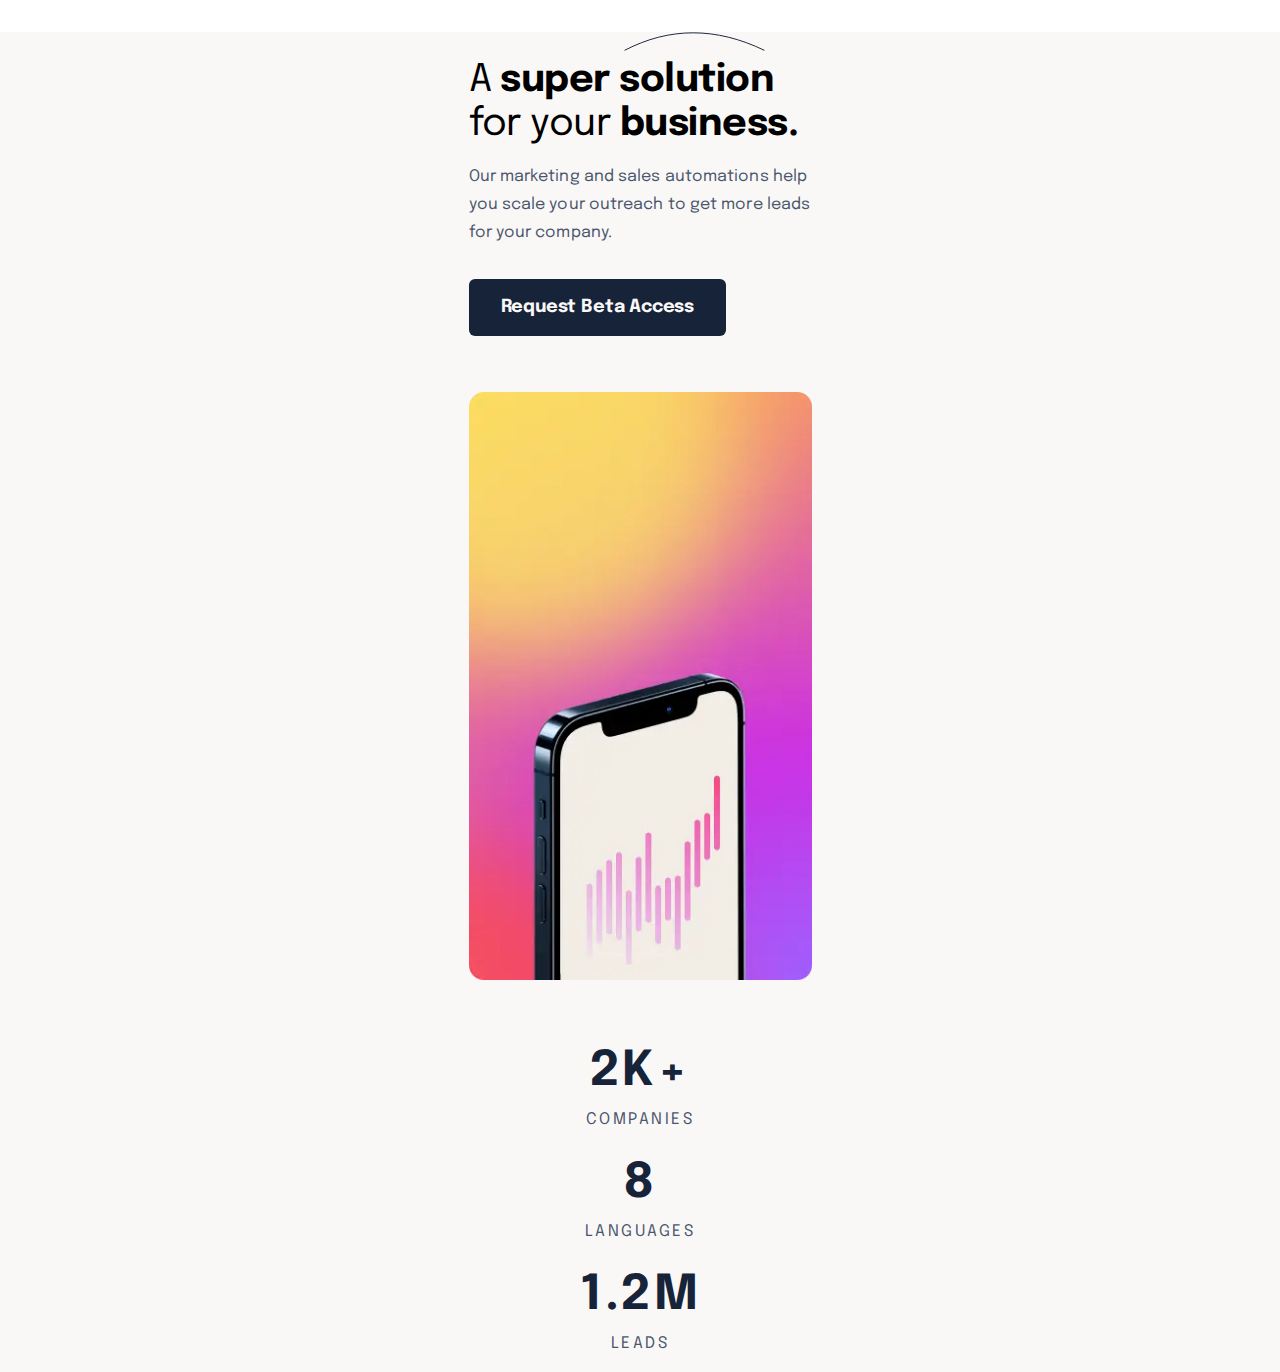
==== index.html @ 0bc5715e "Set up picture element in main block." ====
<!DOCTYPE html>
<html lang="en">
<head>
  <meta charset="UTF-8">
  <meta name="viewport" content="width=device-width, initial-scale=1.0">
  <title>Document</title>
  <link rel="stylesheet" href="css/style.css">
</head>
<body>
  <div class="block--light">
    <section class="container">
      <main class="main">
        <div class="main__description">
          <svg class="main__line">
            <use xlink:href="images/sprite.svg#pattern-curved-line-1"></use>
          </svg>
          <h1 class="main__heading">
            A <strong class="strong">super solution</strong> for your <strong class="strong">business.</strong>
          </h1>
          <p class="main__text">
            Our marketing and sales automations help you scale your outreach to get more leads for your company.
          </p>
          <a href="#" class="btn btn--dark main__btn">Request Beta Access</a>
        </div>
        <div class="main__image">
          <picture>
            <source media="(min-width: 768px)"
              type="image/webp"
              srcset="images/image-hero-portrait.webp 1x, images/image-hero-portrait@2x.webp 2x">
            <source media="(min-width: 768px)"
              type="image/png"
              srcset="images/image-hero-portrait.png 1x, images/image-hero-portrait@2x.png 2x">
            <!-- Images for mobile -->
            <source 
              type="image/webp"
              srcset="images/image-hero-landscape.webp 1x, images/image-hero-landscape@2x.webp 2x">
            <source 
              type="image/png"
              srcset="images/image-hero-landscape.png 1x, images/image-hero-landscape@2x.png 2x">            
            <img src="images/image-hero-landscape.png" alt="">
          </picture>
        </div>
        <div class="main__indicators">
          <p class="indicator"><strong class="indicator__strong">2K+</strong><br> COMPANIES</p>
          <p class="indicator"><strong class="indicator__strong">8</strong><br> LANGUAGES</p>
          <p class="indicator"><strong class="indicator__strong">1.2M</strong><br> LEADS</p>
        </div>
      </main>
    </section>
  </div>
</body>
</html>
---- css/style.css ----
@import url('https://fonts.googleapis.com/css2?family=Epilogue:wght@400;700&display=swap');


:root {
  --color-primary: #172339;
  --color-secondary: #49566D;
  --color-bg: #FAF8F6;
  --color-bg-2: #F3EDE7;
  --color-gradient-1: #A060FF;
  --color-gradient-2: #CB30E3;
  --color-gradient-3: #FFA84E;
  --font-family: 'Epilogue', sans-serif;
}


/* Box sizing rules */
*,
*::before,
*::after {
  box-sizing: border-box;
}

/* Remove default margin */
* {
  margin: 0;
  padding: 0;
  font: inherit;
}

/* Remove list styles on ul, ol elements with a list role, which suggests default styling will be removed */
ul[role='list'],
ol[role='list'] {
  list-style: none;
}

/* Set core root defaults */
html:focus-within {
  scroll-behavior: smooth;
}

html,
body {
  height: 100%;
}

/* Set core body defaults */
body {
  text-rendering: optimizeSpeed;
  line-height: 1.5;
}

/* A elements that don't have a class get default styles */
a:not([class]) {
  text-decoration-skip-ink: auto;
}

/* Make images easier to work with */
img,
picture,
svg {
  max-width: 100%;
  display: block;
}

/* Remove all animations, transitions and smooth scroll for people that prefer not to see them */
@media (prefers-reduced-motion: reduce) {
  html:focus-within {
   scroll-behavior: auto;
  }
  
  *,
  *::before,
  *::after {
    animation-duration: 0.01ms !important;
    animation-iteration-count: 1 !important;
    transition-duration: 0.01ms !important;
    scroll-behavior: auto !important;
  }
}


/* Typography */

html {
  font-size: 62.5%;
}

body {
  font-family: var(--font-family);
  font-weight: 400;
}

a {
  text-decoration: none;
}

/* Blocks */

.container {
  max-width: 1126px;
  padding: 0 1.6rem;
  margin: auto;
  width: 100%;
}

.block--light {
  background: var(--color-bg);
}

.block--cream {
  background: var(--color-bg-2);
}

.block--dark {
  background: var(--color-primary);
}

@media screen and (min-width: 768px) {
  .container {
    padding: 0 4rem;
  }
}


/* Buttons */

.btn {
  border-radius: 6px;
  cursor: pointer;
  display: inline-block;
  font-weight: 700;
  white-space: nowrap;
}

.btn--dark {
  background: var(--color-primary);
  color: var(--color-bg);
  font-size: 1.8rem;
  letter-spacing: -0.18px;
  padding: 1.5rem 3.2rem;
}

.btn--dark:hover {
  background: linear-gradient(135deg, #A060FF 0%, #CB30E3 49.21%, #FFA84E 100%);
}

.btn--light {
  background: transparent;
  border: 1px solid var(--color-primary);
  color: var(--color-primary);
  font-size: 1.4rem;
  letter-spacing: -0.14px;
  padding: 1.2rem 1.6rem;
}

.btn--light:hover {
  background: var(--color-primary);
  color: var(--color-bg);
}

@media screen and (min-width: 768px) {
  .btn--light {
    font-size: 1.6rem;
    letter-spacing: -0.16px;
    padding: 1.2rem 2.4rem;
  }
}


/* Logo */

.logo {
  color: var(--color-primary);
  font-size: 3.2rem;
  font-weight: 700;
  letter-spacing: -0.444px;
}


/* Indicators */

.indicator {
  color: var(--color-secondary);
  font-size: 1.6rem;
  letter-spacing: 2.5px;
  text-align: center;
  margin: 1.6rem 0;
}

.indicator__strong {
  color: var(--color-primary);
  font-size: 4.8rem;
  font-weight: 700;
}


/* Strong */

.strong {
  font-weight: 700;
}


/* Block Header */

.header {
  display: flex;
  padding: 2.4rem 0;
  justify-content: space-between;
  align-items: center;
}

.header__logo {
  width: 8.1rem;
  height: 3.2rem;
}

@media screen and (min-width: 768px) {
  .header {
    padding: 4rem 0;
  }
}

@media screen and (min-width: 1440px) {
  .header {
    padding: 5rem 0;
  }
}


/* Main */

.main {
  display: grid;
  justify-content: center;
  max-width: 34.3rem;
  margin: 3.2rem auto;
}

.main__description {
}

.main__line {
  width: 15.1rem;
  height: 1.9rem;
  position: relative;
  left: 15rem;
}

.main__heading {
  font-size: 3.8rem;
  letter-spacing: -0.528px;
  line-height: 116%;
  margin: 0.8rem 0 1.6rem;
}

.main__text {
  color: var(--color-secondary);
  font-size: 1.6rem;
  line-height: 175%;
  letter-spacing: 0.089px;
  margin: 1.6rem 0;
}

.main__btn {
  margin: 1.6rem 0;
}

.main__image {
  margin: 4rem 0;
}

.main__indicators {

}

@media screen and (min-width: 768px) {
  
}

@media screen and (min-width: 1440px) {
  
}

/* 

delete extra images

1. ^Choose normilize css or andy bell css reset?
2. ^Top-down or Down-top approch? Watch some video which demonstrate web development.
3. How many variables use?
4. How to write classes?
5. Watch video about creating navbar.

Watch this
https://youtu.be/srzsj3xtHMM?si=ubtzw1CzaYiPHdJ4


@media screen and (min-width: 768px) {
  
}

@media screen and (min-width: 1440px) {
  
}

*/
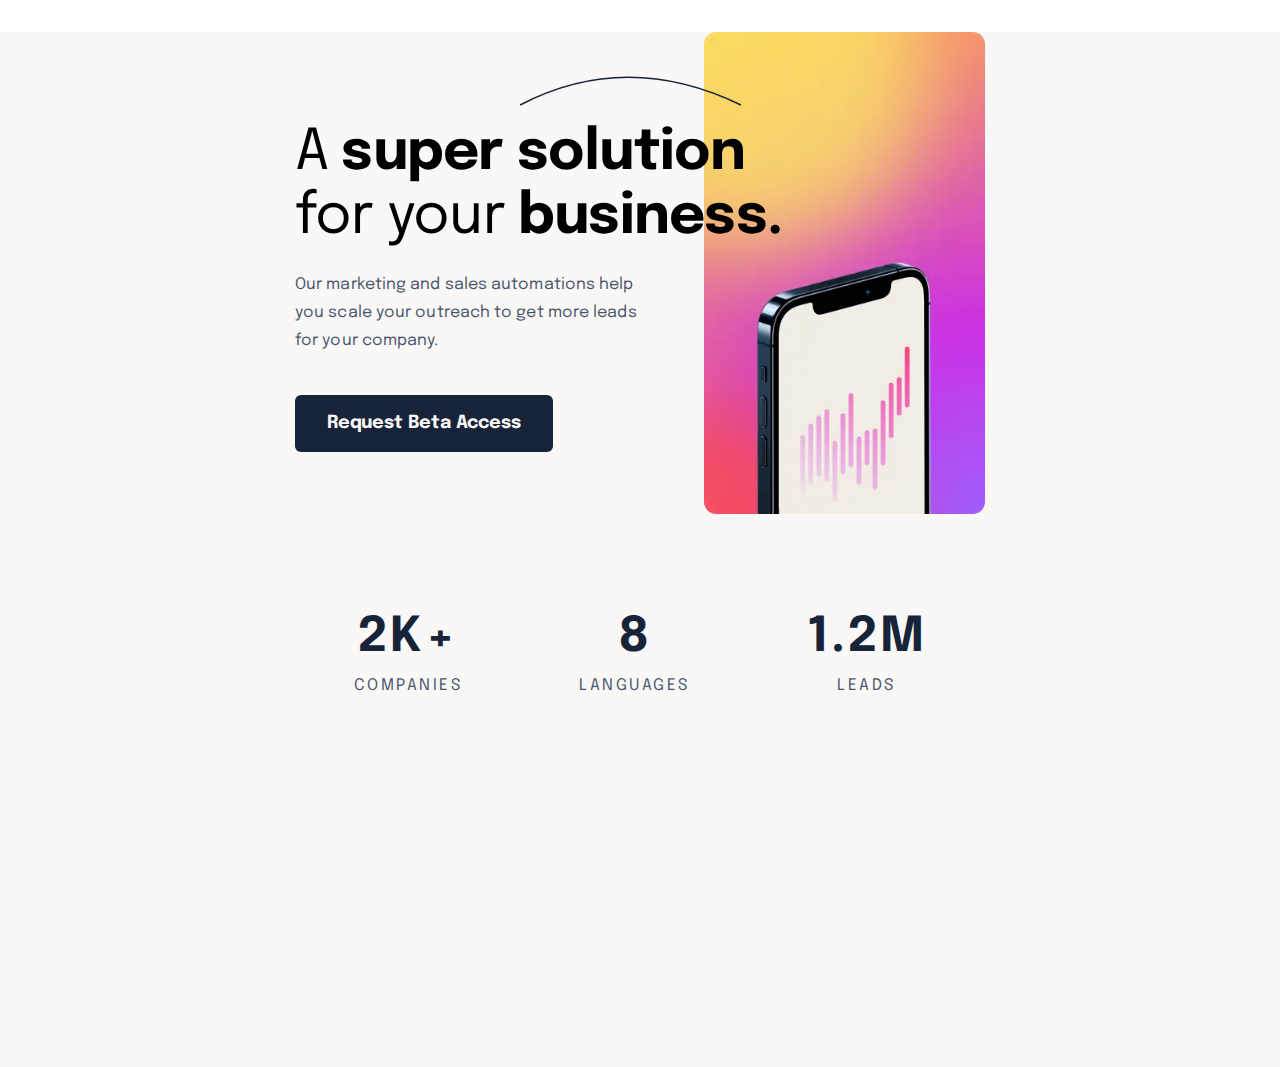
==== commit ee238f02: "Define main block for tablets." ====
--- a/index.html
+++ b/index.html
@@ -15,7 +15,7 @@
             <use xlink:href="images/sprite.svg#pattern-curved-line-1"></use>
           </svg>
           <h1 class="main__heading">
-            A <strong class="strong">super solution</strong> for your <strong class="strong">business.</strong>
+            A <strong class="strong">super solution</strong><br> for your <strong class="strong">business.</strong>
           </h1>
           <p class="main__text">
             Our marketing and sales automations help you scale your outreach to get more leads for your company.
--- a/css/style.css
+++ b/css/style.css
@@ -250,7 +250,7 @@
 .main__heading {
   font-size: 3.8rem;
   letter-spacing: -0.528px;
-  line-height: 116%;
+  line-height: 115%;
   margin: 0.8rem 0 1.6rem;
 }
 
@@ -260,6 +260,7 @@
   line-height: 175%;
   letter-spacing: 0.089px;
   margin: 1.6rem 0;
+  max-width: 35rem;
 }
 
 .main__btn {
@@ -275,7 +276,54 @@
 }
 
 @media screen and (min-width: 768px) {
-  
+  .main {
+    grid-template-columns: 1fr;
+    grid-template-rows: 1fr 1fr;
+    row-gap: 7.2rem;
+    justify-content: space-around;
+    max-width: 69rem;
+    margin: 3.2rem auto; /* count */
+  }
+
+  .main__description {
+    grid-area: 1 / 1 / 2 / 2;
+    z-index: 1;
+  }
+
+  .main__line {
+    margin-top: 4.4rem;
+    width: 23.1rem;
+    height: 3rem;
+    position: relative;
+    left: 22rem;
+  }
+
+  .main__heading {
+    font-size: 5.6rem;
+    letter-spacing: -0.778px;
+    margin: 1.6rem 0 2rem;
+  }
+
+  .main__text {
+    margin: 2rem 0;
+  }
+
+  .main__btn {
+    margin: 2rem 0;
+  }
+
+  .main__image {
+    grid-area: 1 / 1 / 2 / 2;
+    justify-self: end;
+    margin: 0;
+    max-width: 28.1rem;
+  }
+
+  .main__indicators {
+    grid-area: 2 / 1 / 3 / 2;
+    display: flex;
+    justify-content: space-around;
+  }
 }
 
 @media screen and (min-width: 1440px) {
@@ -283,7 +331,7 @@
 }
 
 /* 
-
+write all wituation and values with grid and study
 delete extra images
 
 1. ^Choose normilize css or andy bell css reset?
@@ -304,4 +352,24 @@
   
 }
 
+*/
+/*
+
+.grid-container {
+    display: grid;
+    justify-content: center;
+    align-content: start;    
+}
+
+.grid-container {
+  display: grid;
+  justify-items: center; 
+  align-items: start;   
+}
+
+.grid-item {
+  justify-self: start;  
+  align-self: center;
+}
+
 */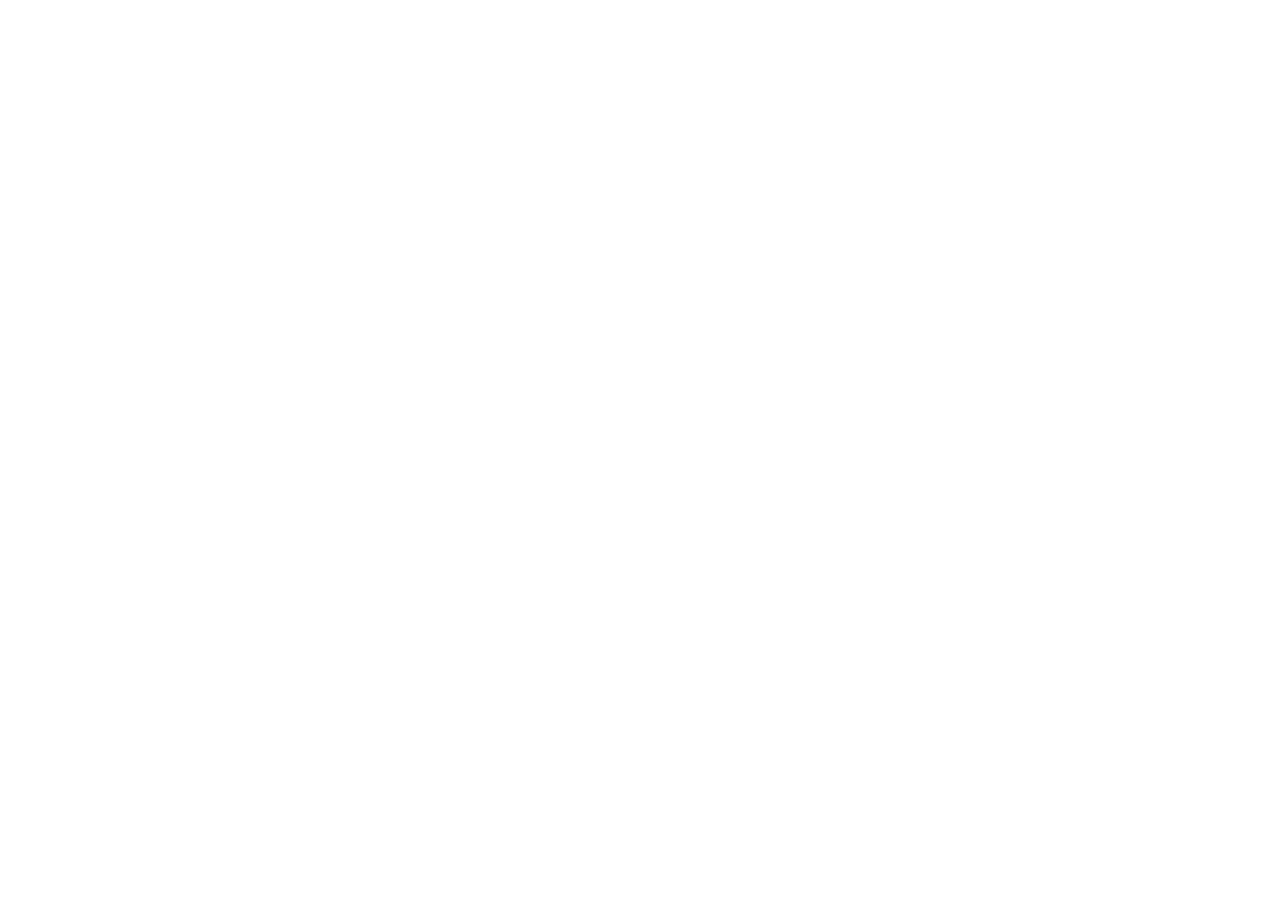
==== commit efe51e4b: "Add main block html code to folder components." ====
--- a/index.html
+++ b/index.html
@@ -7,46 +7,6 @@
   <link rel="stylesheet" href="css/style.css">
 </head>
 <body>
-  <div class="block--light">
-    <section class="container">
-      <main class="main">
-        <div class="main__description">
-          <svg class="main__line">
-            <use xlink:href="images/sprite.svg#pattern-curved-line-1"></use>
-          </svg>
-          <h1 class="main__heading">
-            A <strong class="strong">super solution</strong><br> for your <strong class="strong">business.</strong>
-          </h1>
-          <p class="main__text">
-            Our marketing and sales automations help you scale your outreach to get more leads for your company.
-          </p>
-          <a href="#" class="btn btn--dark main__btn">Request Beta Access</a>
-        </div>
-        <div class="main__image">
-          <picture>
-            <source media="(min-width: 768px)"
-              type="image/webp"
-              srcset="images/image-hero-portrait.webp 1x, images/image-hero-portrait@2x.webp 2x">
-            <source media="(min-width: 768px)"
-              type="image/png"
-              srcset="images/image-hero-portrait.png 1x, images/image-hero-portrait@2x.png 2x">
-            <!-- Images for mobile -->
-            <source 
-              type="image/webp"
-              srcset="images/image-hero-landscape.webp 1x, images/image-hero-landscape@2x.webp 2x">
-            <source 
-              type="image/png"
-              srcset="images/image-hero-landscape.png 1x, images/image-hero-landscape@2x.png 2x">            
-            <img src="images/image-hero-landscape.png" alt="">
-          </picture>
-        </div>
-        <div class="main__indicators">
-          <p class="indicator"><strong class="indicator__strong">2K+</strong><br> COMPANIES</p>
-          <p class="indicator"><strong class="indicator__strong">8</strong><br> LANGUAGES</p>
-          <p class="indicator"><strong class="indicator__strong">1.2M</strong><br> LEADS</p>
-        </div>
-      </main>
-    </section>
-  </div>
+  
 </body>
 </html>--- a/css/style.css
+++ b/css/style.css
@@ -97,7 +97,7 @@
 /* Blocks */
 
 .container {
-  max-width: 1126px;
+  max-width: 1190px;
   padding: 0 1.6rem;
   margin: auto;
   width: 100%;
@@ -193,6 +193,13 @@
   font-weight: 700;
 }
 
+@media screen and (min-width: 1024px) {
+ .indicator {
+  text-align: left;
+  margin: 0 0 5rem 9.6rem;
+ }  
+}
+
 
 /* Strong */
 
@@ -221,7 +228,7 @@
   }
 }
 
-@media screen and (min-width: 1440px) {
+@media screen and (min-width: 1024px) {
   .header {
     padding: 5rem 0;
   }
@@ -278,11 +285,11 @@
 @media screen and (min-width: 768px) {
   .main {
     grid-template-columns: 1fr;
-    grid-template-rows: 1fr 1fr;
+    grid-template-rows: auto auto;
     row-gap: 7.2rem;
     justify-content: space-around;
     max-width: 69rem;
-    margin: 3.2rem auto; /* count */
+    margin: 5.6rem auto; 
   }
 
   .main__description {
@@ -326,9 +333,52 @@
   }
 }
 
-@media screen and (min-width: 1440px) {
-  
-}
+@media screen and (min-width: 1024px) {
+  .main {
+    grid-template-columns: 1fr 26%;
+    grid-template-rows: auto;
+    justify-content: start;
+    max-width: 111rem;
+    margin: 4.2rem auto; 
+  }
+
+  .main__line {
+    margin-top: 4.7rem;
+    width: 28.8rem;
+    height: 3.7rem;
+    position: relative;
+    left: 29rem;
+  }
+
+  .main__heading {
+    font-size: 7.2rem;
+    letter-spacing: -1px;
+    margin: 2rem 0;
+  }
+
+  .main__text {
+    margin: 2.6rem 0;
+    font-size: 1.8rem;
+    letter-spacing: 0.1px;
+  }
+
+  .main__btn {
+    margin: 2.6rem 0;
+  }
+
+  .main__image {
+    max-width: 35rem;
+    max-height: 60rem;
+  }
+
+  .main__indicators {
+    grid-area: 1 / 2 / 2 / 3;
+    flex-direction: column;
+    justify-content: start;
+    margin-top: 10.7rem;
+  }
+}
+
 
 /* 
 write all wituation and values with grid and study
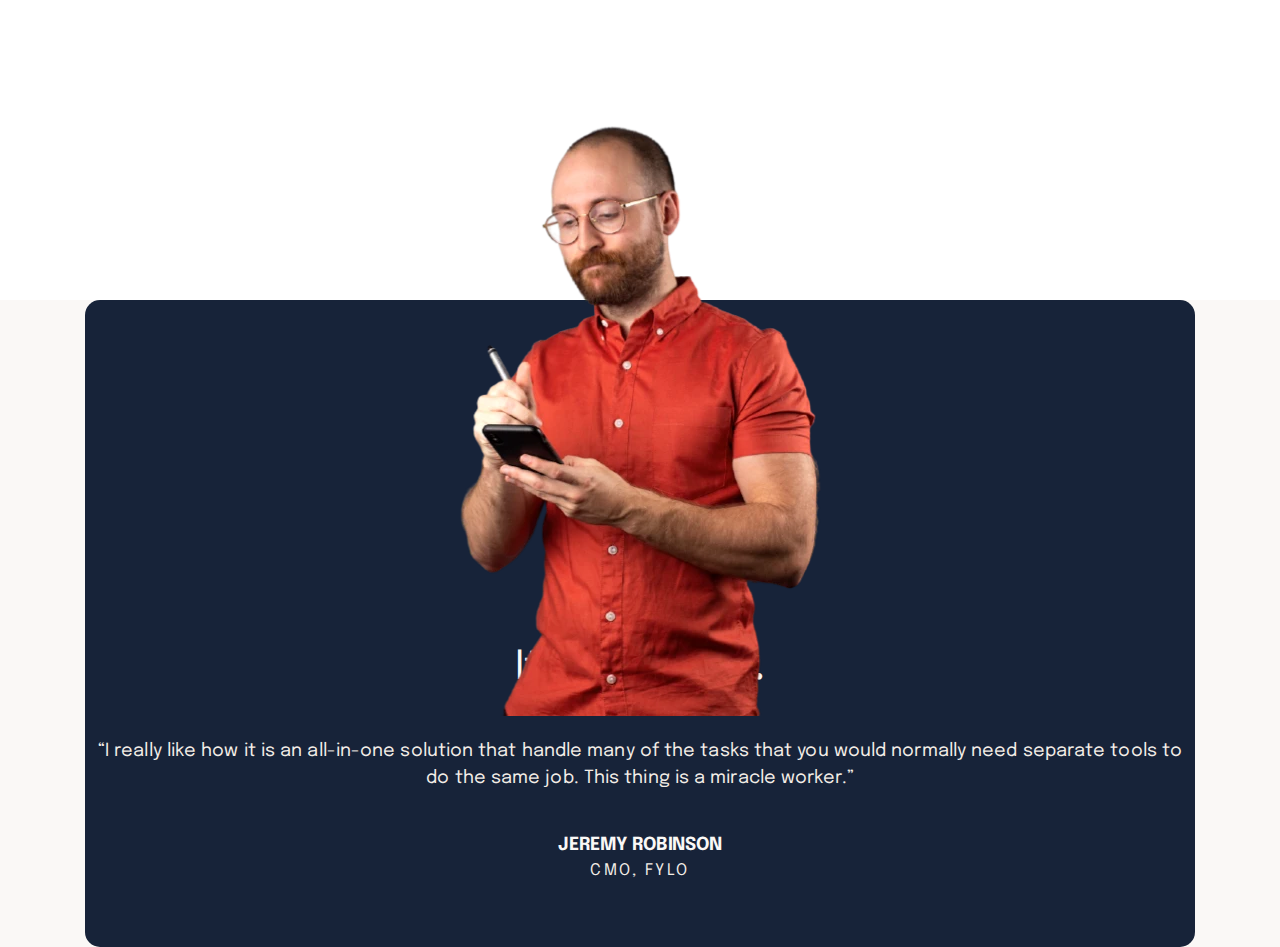
==== commit 64ec6925: "Define testimonial block for mobile." ====
--- a/index.html
+++ b/index.html
@@ -6,7 +6,48 @@
   <title>Document</title>
   <link rel="stylesheet" href="css/style.css">
 </head>
-<body>
-  
+<body style="padding: 300px 0;">
+  <div class="block--light">
+    <section class="container">
+      <div class="testimonail">
+          <picture class="testimonail__image">
+            <source media="(min-width: 1024px)"
+              type="image/webp"
+              srcset="images/image-jeremy-large.webp 1x, images/image-jeremy-large@2x.webp 2x">
+            <source media="(min-width: 1024px)"
+              type="image/png"
+              srcset="images/image-jeremy-large.png 1x, images/image-jeremy-large@2x.png 2x">
+            <!-- Images for mobile -->
+            <source 
+              type="image/webp"
+              srcset="images/image-jeremy-small.webp 1x, images/image-jeremy-small@2x.webp 2x">
+            <source 
+              type="image/png"
+              srcset="images/image-jeremy-small.png 1x, images/image-jeremy-small@2x.png 2x">
+            <img class="testimonail__image" src="images/image-jeremy-small.png" alt="Jeremy photo">
+          </picture>
+        <div>
+          <svg class="testimonial__line">
+            <use xlink:href="images/sprite.svg#pattern-curved-line-2"></use>
+          </svg>
+        </div>
+        <div>
+          <h2 class="testimonail__heading">
+            It just <span class="strong">works.</span>
+          </h2>
+          <p class="testimonail__quote">
+            “I really like how it is an all-in-one solution that handle many of the tasks that you would normally need separate tools to do the same job. This thing is a miracle worker.”
+          </p>
+          <p class="testimonail__author">
+            JEREMY ROBINSON
+          </p>
+          <p class="testimonail__job-title">
+            CMO, FYLO
+          </p>
+        </div>
+        
+      </div>
+    </section>
+  </div>
 </body>
 </html>--- a/css/style.css
+++ b/css/style.css
@@ -380,6 +380,69 @@
 }
 
 
+/* Testimonial block */
+
+.testimonail {
+  background: var(--color-primary);
+  border-radius: 15px;
+  display: grid;
+  grid-template-rows: 221px auto auto;
+  justify-items: center;
+}
+
+.testimonail__image {
+  transform: translateY(-87px);
+}
+
+.testimonial__line {
+  width: 4.9rem;
+  height: 4rem;
+  margin-top: 4rem;
+}
+
+.testimonail__heading {
+  color: var(--color-bg);
+  font-size: 4rem;
+  letter-spacing: -0.417px;
+  text-align: center;
+  margin: 3.7rem 0 4rem;
+}
+
+.testimonail__quote {
+  color: var(--color-bg-2);
+  text-align: center;
+  font-size: 1.8rem;
+  letter-spacing: 0.09px;
+  margin-bottom: 4rem;
+}
+
+.testimonail__author {
+  color: var(--color-bg);
+  text-align: center;
+  font-size: 1.8rem;
+  font-weight: 700;
+  letter-spacing: -0.18px;
+}
+
+.testimonail__job-title {
+  color: var(--color-bg-2);
+  font-size: 1.6rem;
+  letter-spacing: 2.5px;
+  text-align: center;
+  margin-bottom: 6.4rem;
+}
+
+@media screen and (min-width: 768px) {
+
+}
+
+@media screen and (min-width: 1024px) {
+  
+}
+
+
+
+
 /* 
 write all wituation and values with grid and study
 delete extra images
@@ -404,6 +467,7 @@
 
 */
 /*
+Play with these contructions
 
 .grid-container {
     display: grid;
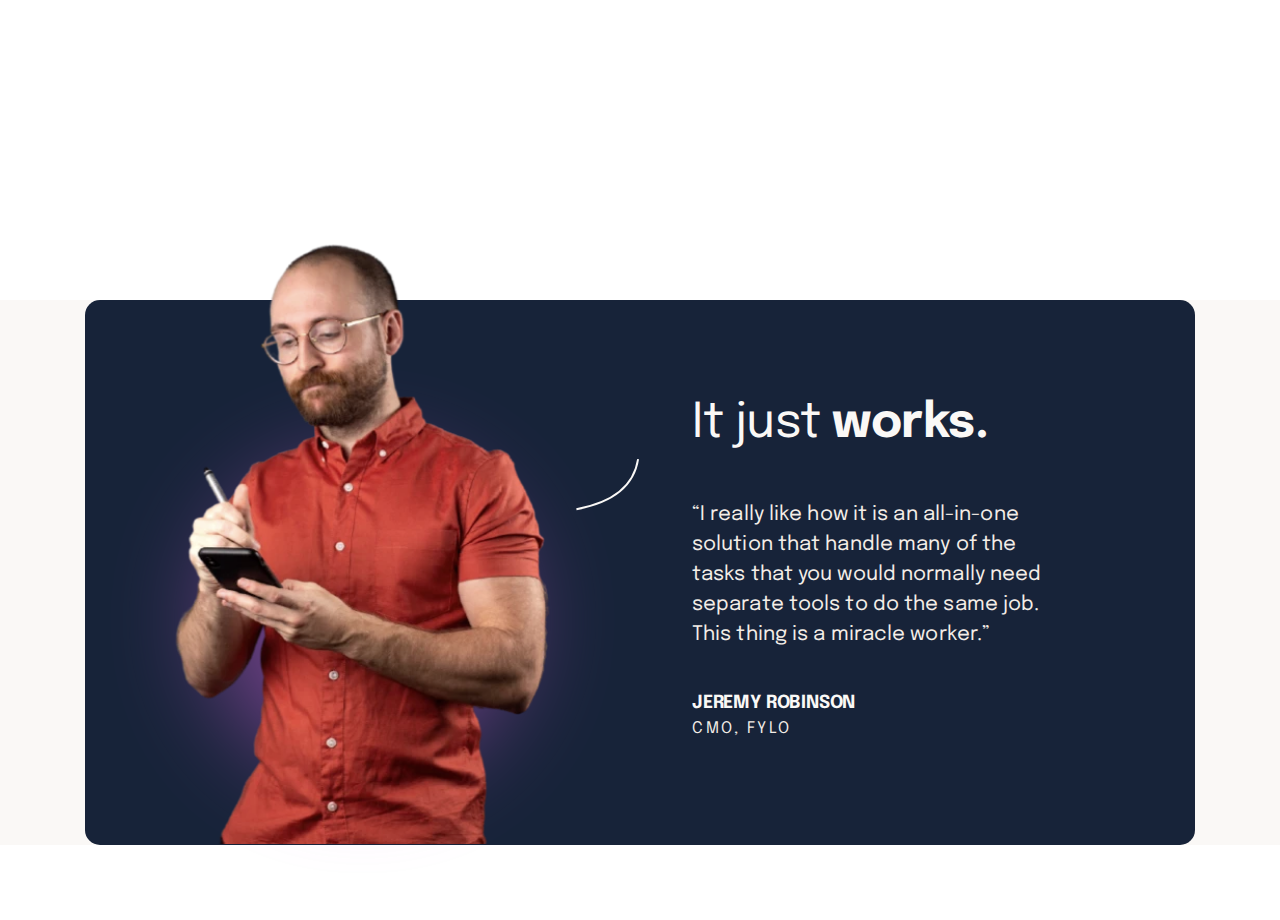
==== commit 2e98759f: "Define testimonial block for all devices." ====
--- a/index.html
+++ b/index.html
@@ -9,8 +9,8 @@
 <body style="padding: 300px 0;">
   <div class="block--light">
     <section class="container">
-      <div class="testimonail">
-          <picture class="testimonail__image">
+      <div class="testimonial">
+          <picture class="testimonial__image">
             <source media="(min-width: 1024px)"
               type="image/webp"
               srcset="images/image-jeremy-large.webp 1x, images/image-jeremy-large@2x.webp 2x">
@@ -24,28 +24,30 @@
             <source 
               type="image/png"
               srcset="images/image-jeremy-small.png 1x, images/image-jeremy-small@2x.png 2x">
-            <img class="testimonail__image" src="images/image-jeremy-small.png" alt="Jeremy photo">
+            <img class="testimonial__image" src="images/image-jeremy-small.png" alt="Jeremy photo">
           </picture>
-        <div>
+          <svg class="testimonial__blur">
+            <use href="images/sprite.svg#pattern-blur"></use>
+          </svg>
+        <div class="testimonial__line-box">
           <svg class="testimonial__line">
             <use xlink:href="images/sprite.svg#pattern-curved-line-2"></use>
           </svg>
         </div>
-        <div>
-          <h2 class="testimonail__heading">
+        <div class="testimonial__text">
+          <h2 class="testimonial__heading">
             It just <span class="strong">works.</span>
           </h2>
-          <p class="testimonail__quote">
+          <p class="testimonial__quote">
             “I really like how it is an all-in-one solution that handle many of the tasks that you would normally need separate tools to do the same job. This thing is a miracle worker.”
           </p>
-          <p class="testimonail__author">
+          <p class="testimonial__author">
             JEREMY ROBINSON
           </p>
-          <p class="testimonail__job-title">
+          <p class="testimonial__job-title">
             CMO, FYLO
           </p>
         </div>
-        
       </div>
     </section>
   </div>
--- a/css/style.css
+++ b/css/style.css
@@ -244,9 +244,6 @@
   margin: 3.2rem auto;
 }
 
-.main__description {
-}
-
 .main__line {
   width: 15.1rem;
   height: 1.9rem;
@@ -382,7 +379,7 @@
 
 /* Testimonial block */
 
-.testimonail {
+.testimonial {
   background: var(--color-primary);
   border-radius: 15px;
   display: grid;
@@ -390,8 +387,18 @@
   justify-items: center;
 }
 
-.testimonail__image {
+.testimonial__image {
+  grid-area: 1 / 1 / 2 / 2;
   transform: translateY(-87px);
+  filter: grayscale(10%);
+  z-index: 1;
+}
+
+.testimonial__blur {
+  grid-area: 1 / 1 / 2 / 2;
+  transform: translateY(-30px);
+  width: 270px;
+  height: 270px;
 }
 
 .testimonial__line {
@@ -400,44 +407,106 @@
   margin-top: 4rem;
 }
 
-.testimonail__heading {
+.testimonial__text {
+  text-align: center;
+}
+
+.testimonial__heading {
   color: var(--color-bg);
   font-size: 4rem;
   letter-spacing: -0.417px;
-  text-align: center;
   margin: 3.7rem 0 4rem;
 }
 
-.testimonail__quote {
+.testimonial__quote {
   color: var(--color-bg-2);
-  text-align: center;
   font-size: 1.8rem;
   letter-spacing: 0.09px;
   margin-bottom: 4rem;
 }
 
-.testimonail__author {
+.testimonial__author {
   color: var(--color-bg);
-  text-align: center;
   font-size: 1.8rem;
   font-weight: 700;
   letter-spacing: -0.18px;
 }
 
-.testimonail__job-title {
+.testimonial__job-title {
   color: var(--color-bg-2);
   font-size: 1.6rem;
   letter-spacing: 2.5px;
-  text-align: center;
   margin-bottom: 6.4rem;
 }
 
 @media screen and (min-width: 768px) {
-
+  .testimonial__blur {
+    width: 300px;
+    height: 300px;
+    transform: translateY(-60px);
+  }
+
+  .testimonial__text {
+    max-width: 57.3rem;
+  }
 }
 
 @media screen and (min-width: 1024px) {
+  .testimonial {
+    grid-template-rows: auto;
+    grid-template-columns: 1fr 1fr;
+    justify-items: center;
+    align-items: center;
+    height: 54.5rem;
+  }
+
+  .testimonial__image {
+    transform: translateY(-28px);
+    width: 37.5rem;
+    height: 60rem;
+  }
+
+  .testimonial__blur {
+    transform: translateY(2rem);
+    width: 600px;
+    height: 600px;
+  }
+
+  .testimonial__line-box {
+    grid-area: 1 / 1 / 2 / 2;
+    justify-self: end;
+    transform: translateY(-135px);
+  }
+
+  .testimonial__line {
+    width: 6.4rem;
+    height: 5.2rem;
+  }
+
+  .testimonial__text {
+    grid-area: 1 / 2 / 2 / 3;
+    justify-self: start;
+    align-self: start;
+    text-align: left;
+    max-width: 35rem;
+    margin: 8.8rem 0 8.8rem 5.2rem;
+  }
+
+  .testimonial__heading {
+    font-size: 4.8rem;
+    letter-spacing: -0.5px;
+    margin: 0 0 4rem 0;
+  }
   
+  .testimonial__quote {
+    font-size: 2rem;
+    letter-spacing: 0.1px;
+    margin-bottom: 4rem;
+  }
+
+  .testimonial__job-title {
+    margin-bottom: 0rem;
+  }
 }
 
 
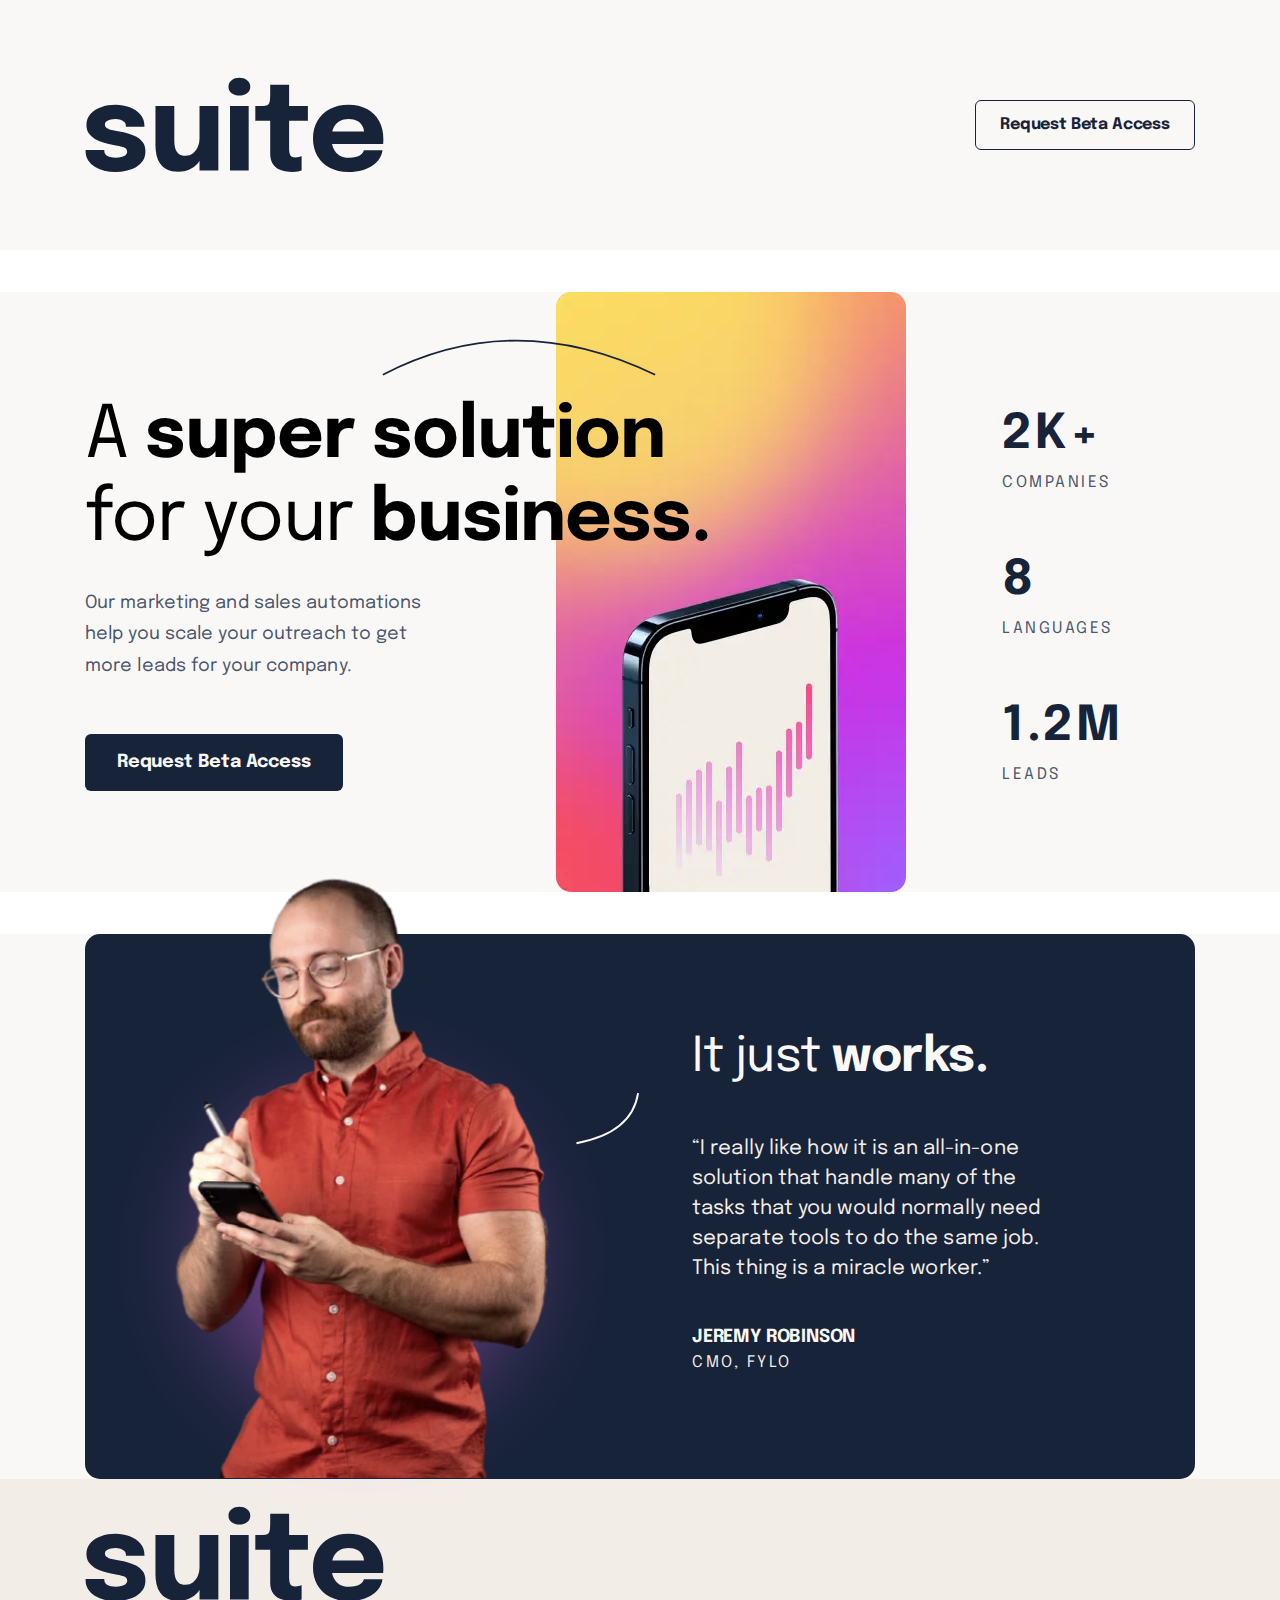
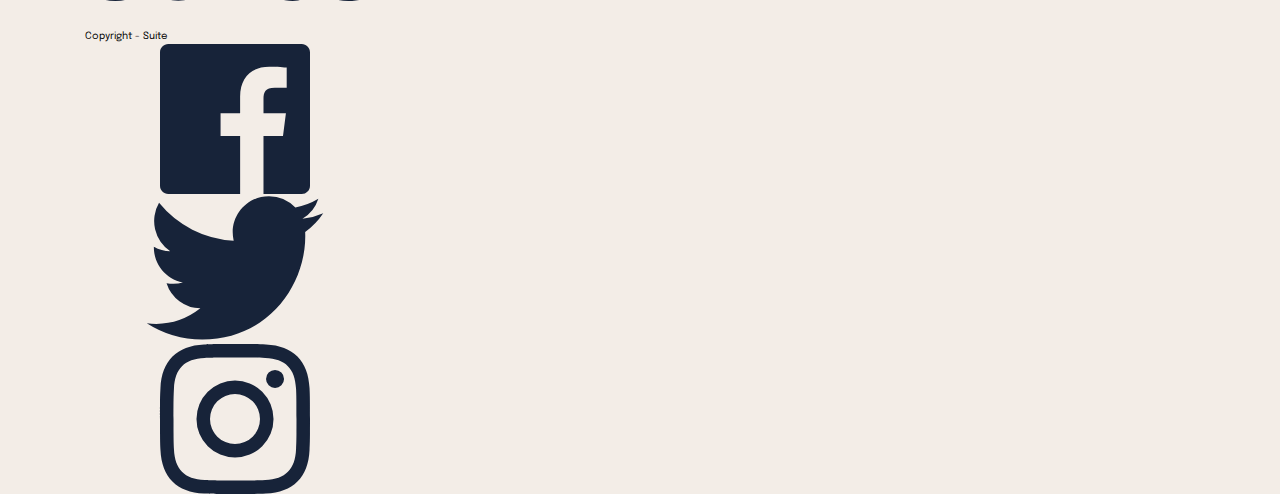
==== commit e8619b6b: "Define footer component." ====
--- a/index.html
+++ b/index.html
@@ -6,7 +6,65 @@
   <title>Document</title>
   <link rel="stylesheet" href="css/style.css">
 </head>
-<body style="padding: 300px 0;">
+<body>
+  <!-- Header -->
+  <div class="block--light">
+    <section class="container">
+      <header class="header">
+        <div>
+          <svg class="logo">
+            <use xlink:href="images/sprite.svg#logo"></use>
+          </svg>
+        </div>
+        <div>
+          <a href="#" class="btn btn--light">Request Beta Access</a>
+        </div>
+      </header>
+    </section>
+  </div>
+  <!-- Main block -->
+  <div class="block--light">
+    <section class="container">
+      <main class="main">
+        <div class="main__description">
+          <svg class="main__line">
+            <use xlink:href="images/sprite.svg#pattern-curved-line-1"></use>
+          </svg>
+          <h1 class="main__heading">
+            A <strong class="strong">super solution</strong><br> for your <strong class="strong">business.</strong>
+          </h1>
+          <p class="main__text">
+            Our marketing and sales automations help you scale your outreach to get more leads for your company.
+          </p>
+          <a href="#" class="btn btn--dark main__btn">Request Beta Access</a>
+        </div>
+        <div class="main__image">
+          <picture>
+            <source media="(min-width: 768px)"
+              type="image/webp"
+              srcset="images/image-hero-portrait.webp 1x, images/image-hero-portrait@2x.webp 2x">
+            <source media="(min-width: 768px)"
+              type="image/png"
+              srcset="images/image-hero-portrait.png 1x, images/image-hero-portrait@2x.png 2x">
+            <!-- Images for mobile -->
+            <source 
+              type="image/webp"
+              srcset="images/image-hero-landscape.webp 1x, images/image-hero-landscape@2x.webp 2x">
+            <source 
+              type="image/png"
+              srcset="images/image-hero-landscape.png 1x, images/image-hero-landscape@2x.png 2x">            
+            <img src="images/image-hero-landscape.png" alt="">
+          </picture>
+        </div>
+        <div class="main__indicators">
+          <p class="indicator"><strong class="indicator__strong">2K+</strong><br> COMPANIES</p>
+          <p class="indicator"><strong class="indicator__strong">8</strong><br> LANGUAGES</p>
+          <p class="indicator"><strong class="indicator__strong">1.2M</strong><br> LEADS</p>
+        </div>
+      </main>
+    </section>
+  </div>
+  <!-- Testimonial block -->
   <div class="block--light">
     <section class="container">
       <div class="testimonial">
@@ -51,5 +109,29 @@
       </div>
     </section>
   </div>
+  <!-- Footer -->
+  <div class="block--cream">
+    <section class="container">
+      <footer class="footer">
+        <svg class="logo">
+          <use xlink:href="images/sprite.svg#logo"></use>
+        </svg>
+        <p class="footer__copyright">
+          Copyright - Suite
+        </p>
+        <div class="footer__media">
+          <svg class="footer__media-object">
+            <use xlink:href="images/sprite.svg#facebook"></use>
+          </svg>
+          <svg class="footer__media-object">
+            <use xlink:href="images/sprite.svg#twitter"></use>
+          </svg>
+          <svg class="footer__media-object">
+            <use xlink:href="images/sprite.svg#instagram"></use>
+          </svg>
+        </div>
+      </footer>   
+    </section>
+  </div>
 </body>
 </html>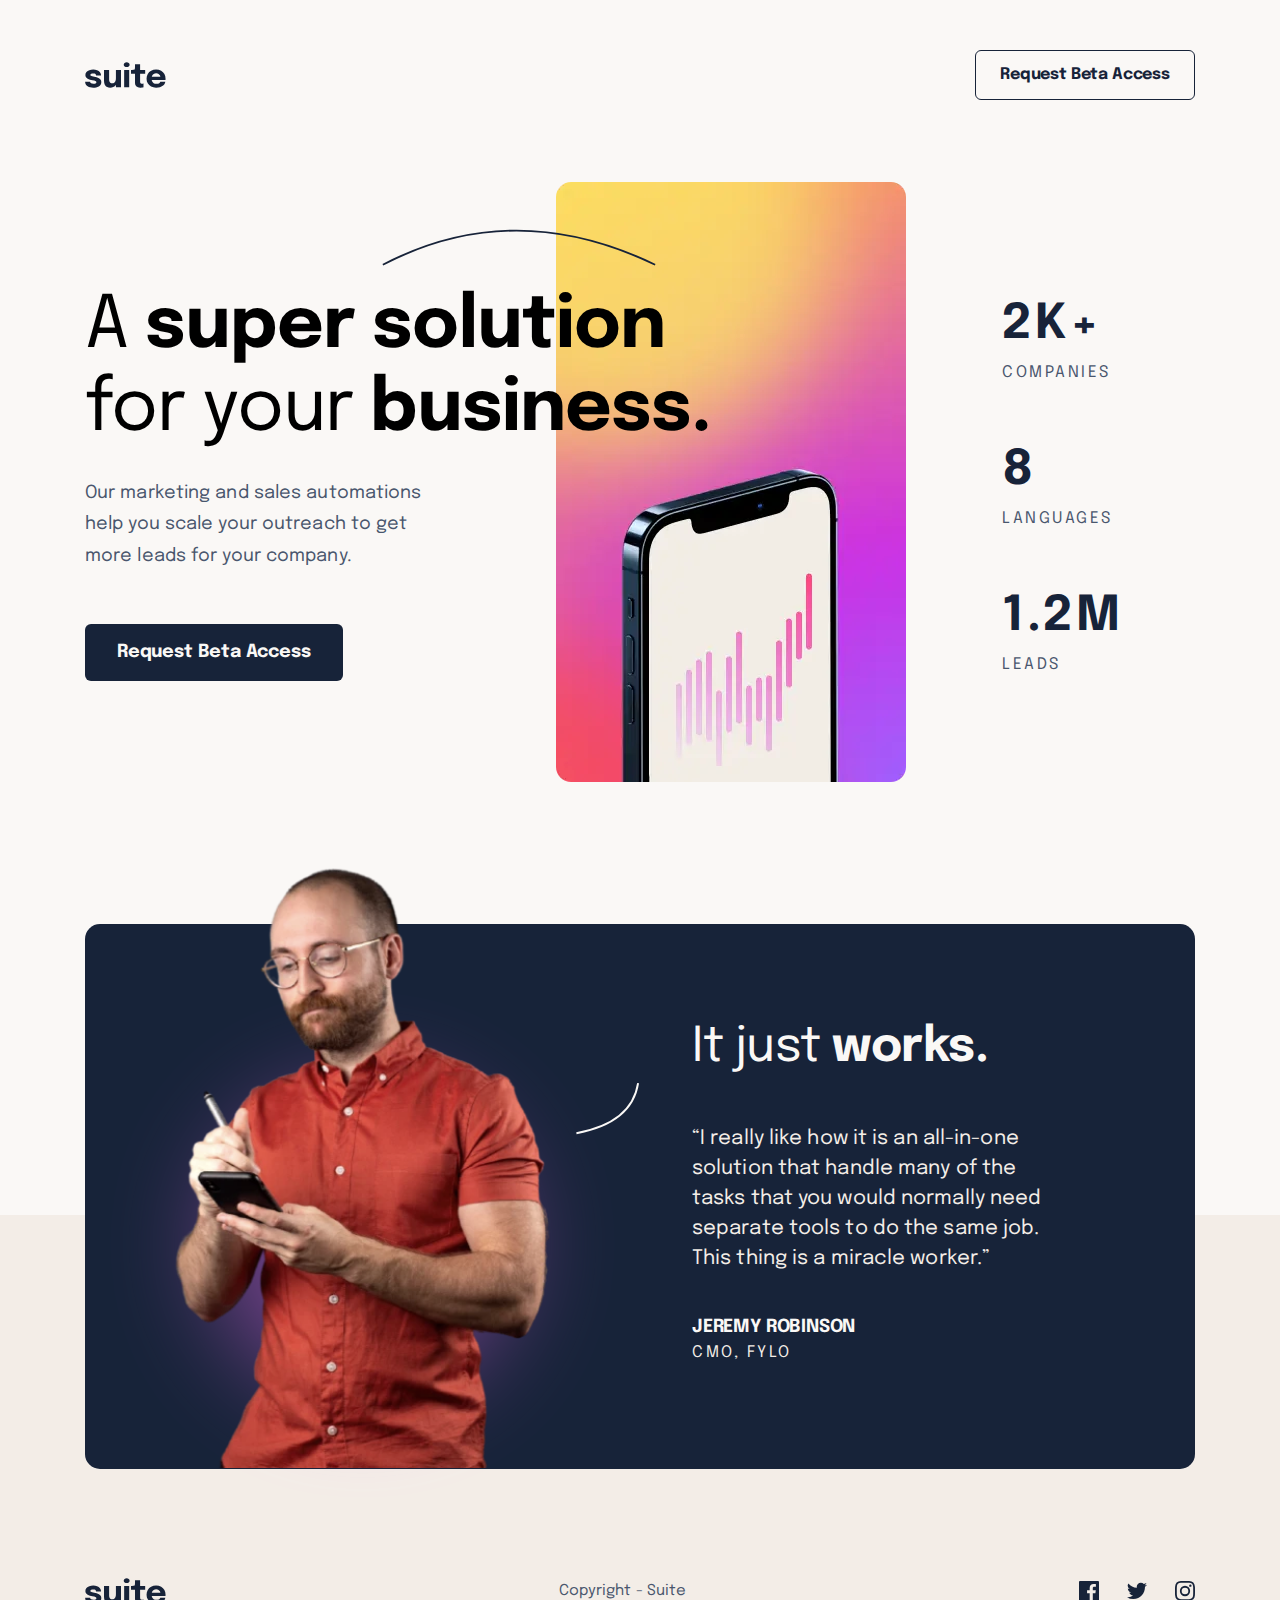
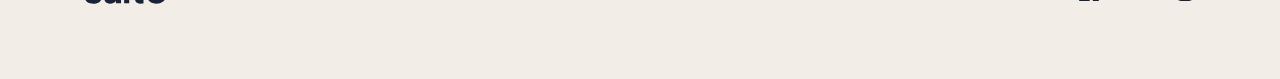
==== commit c63761be: "Start to build all components to single page." ====
--- a/index.html
+++ b/index.html
@@ -65,70 +65,74 @@
     </section>
   </div>
   <!-- Testimonial block -->
-  <div class="block--light">
-    <section class="container">
-      <div class="testimonial">
-          <picture class="testimonial__image">
-            <source media="(min-width: 1024px)"
-              type="image/webp"
-              srcset="images/image-jeremy-large.webp 1x, images/image-jeremy-large@2x.webp 2x">
-            <source media="(min-width: 1024px)"
-              type="image/png"
-              srcset="images/image-jeremy-large.png 1x, images/image-jeremy-large@2x.png 2x">
-            <!-- Images for mobile -->
-            <source 
-              type="image/webp"
-              srcset="images/image-jeremy-small.webp 1x, images/image-jeremy-small@2x.webp 2x">
-            <source 
-              type="image/png"
-              srcset="images/image-jeremy-small.png 1x, images/image-jeremy-small@2x.png 2x">
-            <img class="testimonial__image" src="images/image-jeremy-small.png" alt="Jeremy photo">
-          </picture>
-          <svg class="testimonial__blur">
-            <use href="images/sprite.svg#pattern-blur"></use>
-          </svg>
-        <div class="testimonial__line-box">
-          <svg class="testimonial__line">
-            <use xlink:href="images/sprite.svg#pattern-curved-line-2"></use>
-          </svg>
+  <div class="testimonial__box">
+    <div class="block--light">
+      <section class="container">
+        <div class="testimonial">
+            <picture class="testimonial__image">
+              <source media="(min-width: 1024px)"
+                type="image/webp"
+                srcset="images/image-jeremy-large.webp 1x, images/image-jeremy-large@2x.webp 2x">
+              <source media="(min-width: 1024px)"
+                type="image/png"
+                srcset="images/image-jeremy-large.png 1x, images/image-jeremy-large@2x.png 2x">
+              <!-- Images for mobile -->
+              <source
+                type="image/webp"
+                srcset="images/image-jeremy-small.webp 1x, images/image-jeremy-small@2x.webp 2x">
+              <source
+                type="image/png"
+                srcset="images/image-jeremy-small.png 1x, images/image-jeremy-small@2x.png 2x">
+              <img class="testimonial__image" src="images/image-jeremy-small.png" alt="Jeremy photo">
+            </picture>
+            <svg class="testimonial__blur">
+              <use href="images/sprite.svg#pattern-blur"></use>
+            </svg>
+          <div class="testimonial__line-box">
+            <svg class="testimonial__line">
+              <use xlink:href="images/sprite.svg#pattern-curved-line-2"></use>
+            </svg>
+          </div>
+          <div class="testimonial__text">
+            <h2 class="testimonial__heading">
+              It just <span class="strong">works.</span>
+            </h2>
+            <p class="testimonial__quote">
+              “I really like how it is an all-in-one solution that handle many of the tasks that you would normally need separate tools to do the same job. This thing is a miracle worker.”
+            </p>
+            <p class="testimonial__author">
+              JEREMY ROBINSON
+            </p>
+            <p class="testimonial__job-title">
+              CMO, FYLO
+            </p>
+          </div>
         </div>
-        <div class="testimonial__text">
-          <h2 class="testimonial__heading">
-            It just <span class="strong">works.</span>
-          </h2>
-          <p class="testimonial__quote">
-            “I really like how it is an all-in-one solution that handle many of the tasks that you would normally need separate tools to do the same job. This thing is a miracle worker.”
-          </p>
-          <p class="testimonial__author">
-            JEREMY ROBINSON
-          </p>
-          <p class="testimonial__job-title">
-            CMO, FYLO
-          </p>
-        </div>
-      </div>
-    </section>
+      </section>
+    </div>
   </div>
   <!-- Footer -->
   <div class="block--cream">
     <section class="container">
       <footer class="footer">
-        <svg class="logo">
-          <use xlink:href="images/sprite.svg#logo"></use>
-        </svg>
-        <p class="footer__copyright">
-          Copyright - Suite
-        </p>
-        <div class="footer__media">
-          <svg class="footer__media-object">
-            <use xlink:href="images/sprite.svg#facebook"></use>
+        <div class="footer__content">
+          <svg class="logo">
+            <use xlink:href="images/sprite.svg#logo"></use>
           </svg>
-          <svg class="footer__media-object">
-            <use xlink:href="images/sprite.svg#twitter"></use>
-          </svg>
-          <svg class="footer__media-object">
-            <use xlink:href="images/sprite.svg#instagram"></use>
-          </svg>
+          <p class="footer__copyright">
+            Copyright - Suite
+          </p>
+          <div class="footer__media">
+            <svg class="footer__media-object">
+              <use xlink:href="images/sprite.svg#facebook"></use>
+            </svg>
+            <svg class="footer__media-object">
+              <use xlink:href="images/sprite.svg#twitter"></use>
+            </svg>
+            <svg class="footer__media-object">
+              <use xlink:href="images/sprite.svg#instagram"></use>
+            </svg>
+        </div>
         </div>
       </footer>   
     </section>
--- a/css/style.css
+++ b/css/style.css
@@ -170,10 +170,8 @@
 /* Logo */
 
 .logo {
-  color: var(--color-primary);
-  font-size: 3.2rem;
-  font-weight: 700;
-  letter-spacing: -0.444px;
+  width: 8.1rem;
+  height: 3.2rem;
 }
 
 
@@ -217,11 +215,6 @@
   align-items: center;
 }
 
-.header__logo {
-  width: 8.1rem;
-  height: 3.2rem;
-}
-
 @media screen and (min-width: 768px) {
   .header {
     padding: 4rem 0;
@@ -241,7 +234,8 @@
   display: grid;
   justify-content: center;
   max-width: 34.3rem;
-  margin: 3.2rem auto;
+  padding: 3.2rem 0;
+  margin: auto;
 }
 
 .main__line {
@@ -275,10 +269,6 @@
   margin: 4rem 0;
 }
 
-.main__indicators {
-
-}
-
 @media screen and (min-width: 768px) {
   .main {
     grid-template-columns: 1fr;
@@ -286,7 +276,7 @@
     row-gap: 7.2rem;
     justify-content: space-around;
     max-width: 69rem;
-    margin: 5.6rem auto; 
+    padding: 5.6rem auto; 
   }
 
   .main__description {
@@ -336,7 +326,7 @@
     grid-template-rows: auto;
     justify-content: start;
     max-width: 111rem;
-    margin: 4.2rem auto; 
+    padding: 4.2rem auto; 
   }
 
   .main__line {
@@ -379,12 +369,21 @@
 
 /* Testimonial block */
 
+.testimonial__box .block--light {
+  height: 40.1rem;
+}
+
+.testimonial__box .container {
+  height: 40.1rem;
+}
+
 .testimonial {
   background: var(--color-primary);
   border-radius: 15px;
   display: grid;
   grid-template-rows: 221px auto auto;
   justify-items: center;
+  transform: translateY(18rem);
 }
 
 .testimonial__image {
@@ -458,6 +457,7 @@
     justify-items: center;
     align-items: center;
     height: 54.5rem;
+    transform: translateY(11rem);
   }
 
   .testimonial__image {
@@ -510,6 +510,69 @@
 }
 
 
+/* Footer */
+
+.footer {
+  padding: 46rem 0 8rem;
+}
+
+.footer__content {
+  margin-top: 5.6rem;
+  display: flex;
+  flex-direction: column;
+  justify-content: space-between;
+  align-items: center;
+}
+
+.footer__media {
+  width: 11.6rem;
+  display: flex;
+  justify-content: space-between;
+}
+
+.footer__media-object {
+  display: inline-block;
+  width: 2rem;
+  height: 2rem;
+}
+
+.footer__media-object:hover {
+  opacity: 50%;
+}
+
+.footer__copyright {
+  color: var(--color-secondary);
+  font-size: 1.5rem;
+  letter-spacing: 0.083px;
+  margin: 3.3rem 0;
+}
+
+@media screen and (min-width: 768px) {
+  .footer {
+    padding: 46rem 0 7.2rem;
+  }
+
+  .footer__content {
+    flex-direction: row;
+    margin-top: 7.2rem;
+  }
+
+  .footer__copyright {
+    margin: 0;
+  }
+}
+
+@media screen and (min-width: 1024px) {
+  .footer {
+    padding: 26.5rem 0 7.2rem;
+  }
+
+  .footer__content {
+    margin-top: 9.5rem;
+  }
+}
+
+
 
 
 /* 
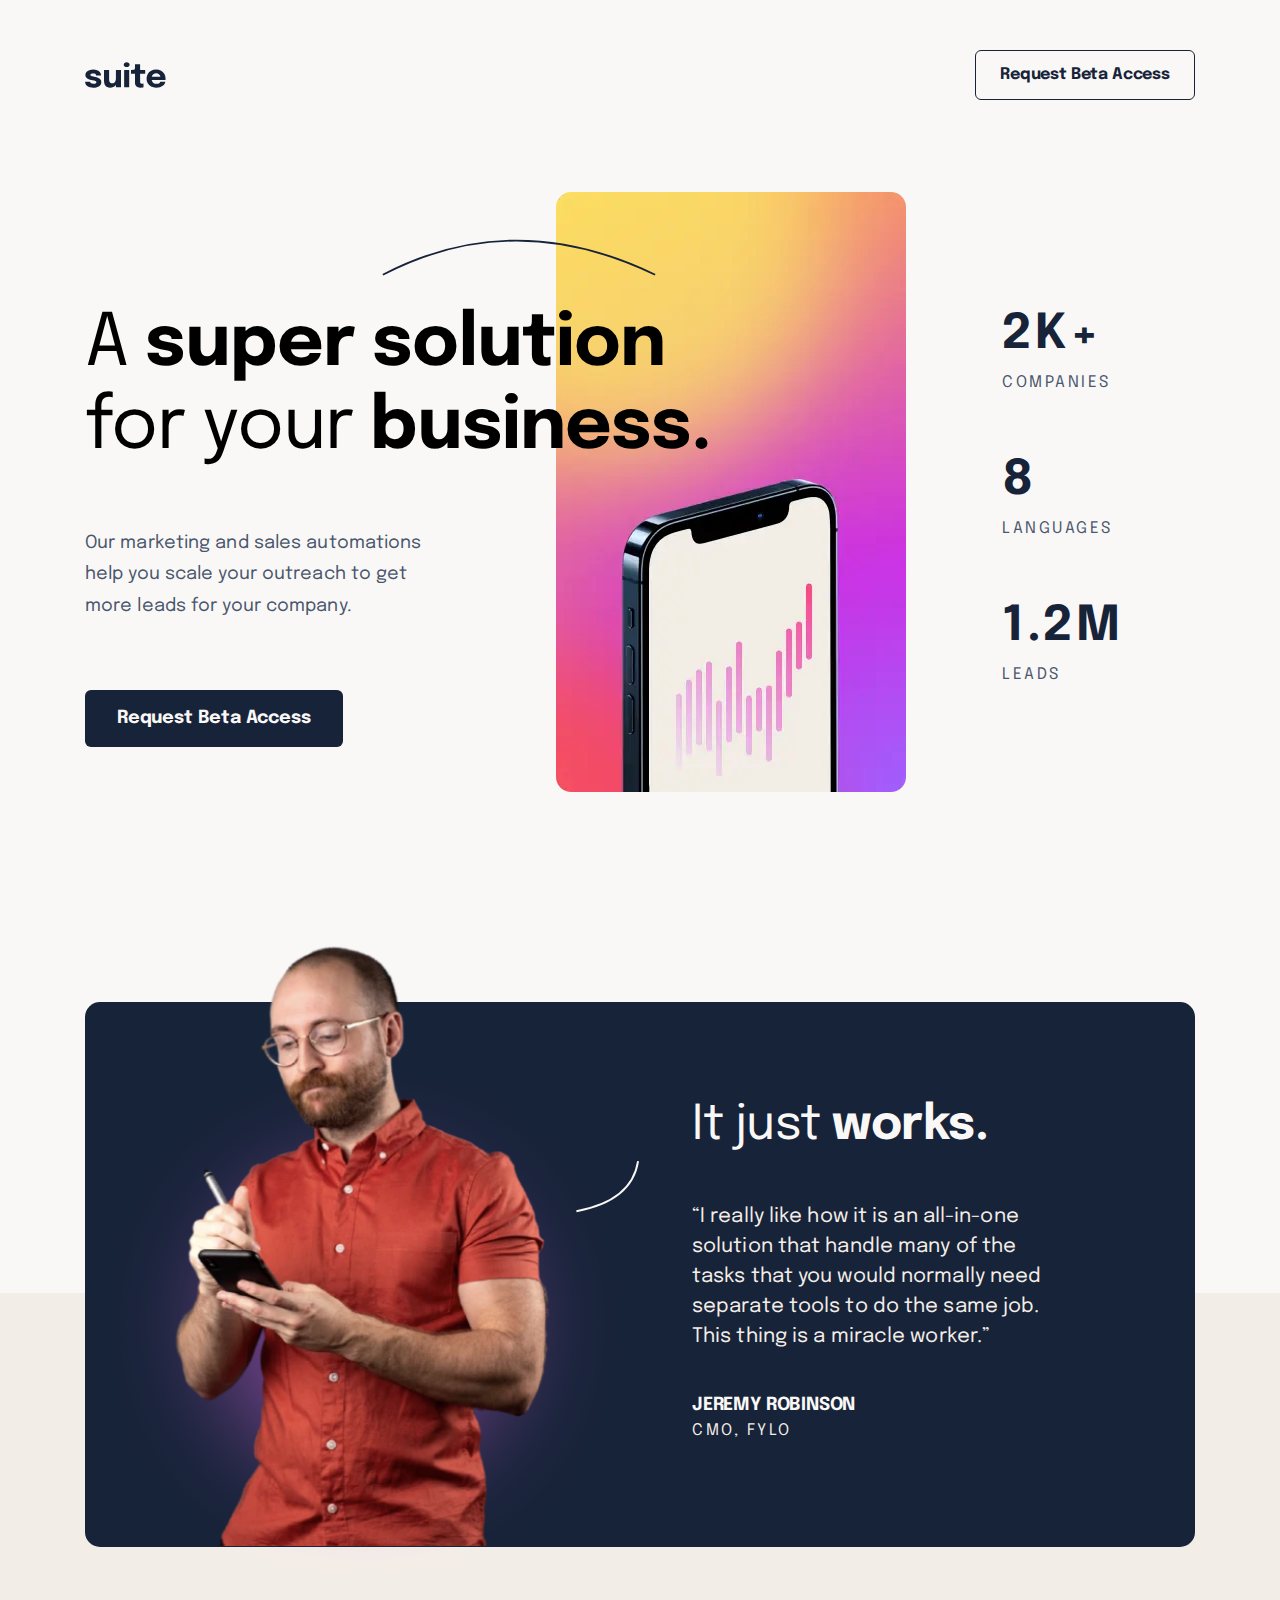
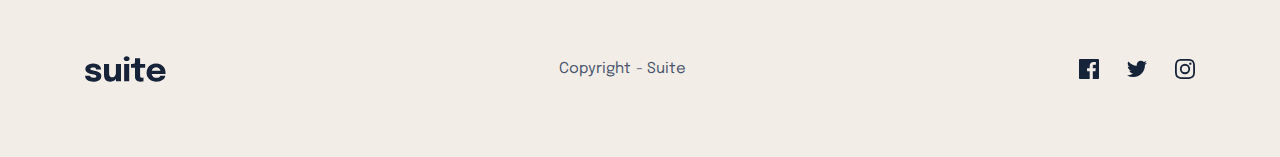
==== commit 55863689: "Calibrate sizes between sections." ====
--- a/index.html
+++ b/index.html
@@ -123,13 +123,13 @@
             Copyright - Suite
           </p>
           <div class="footer__media">
-            <svg class="footer__media-object">
+            <svg class="footer__media-icon">
               <use xlink:href="images/sprite.svg#facebook"></use>
             </svg>
-            <svg class="footer__media-object">
+            <svg class="footer__media-icon">
               <use xlink:href="images/sprite.svg#twitter"></use>
             </svg>
-            <svg class="footer__media-object">
+            <svg class="footer__media-icon">
               <use xlink:href="images/sprite.svg#instagram"></use>
             </svg>
         </div>
--- a/css/style.css
+++ b/css/style.css
@@ -182,7 +182,7 @@
   font-size: 1.6rem;
   letter-spacing: 2.5px;
   text-align: center;
-  margin: 1.6rem 0;
+  padding: 1.6rem 0;
 }
 
 .indicator__strong {
@@ -194,7 +194,7 @@
 @media screen and (min-width: 1024px) {
  .indicator {
   text-align: left;
-  margin: 0 0 5rem 9.6rem;
+  padding: 0 0 5rem 9.6rem;
  }  
 }
 
@@ -234,7 +234,7 @@
   display: grid;
   justify-content: center;
   max-width: 34.3rem;
-  padding: 3.2rem 0;
+  padding: 3.2rem 0 4rem;
   margin: auto;
 }
 
@@ -249,7 +249,7 @@
   font-size: 3.8rem;
   letter-spacing: -0.528px;
   line-height: 115%;
-  margin: 0.8rem 0 1.6rem;
+  padding: 0.8rem 0 1.6rem;
 }
 
 .main__text {
@@ -257,7 +257,7 @@
   font-size: 1.6rem;
   line-height: 175%;
   letter-spacing: 0.089px;
-  margin: 1.6rem 0;
+  padding: 1.6rem 0;
   max-width: 35rem;
 }
 
@@ -276,7 +276,7 @@
     row-gap: 7.2rem;
     justify-content: space-around;
     max-width: 69rem;
-    padding: 5.6rem auto; 
+    padding: 5.6rem 0 9.2rem; 
   }
 
   .main__description {
@@ -326,7 +326,7 @@
     grid-template-rows: auto;
     justify-content: start;
     max-width: 111rem;
-    padding: 4.2rem auto; 
+    padding: 4.2rem 0 10rem; 
   }
 
   .main__line {
@@ -530,14 +530,15 @@
   justify-content: space-between;
 }
 
-.footer__media-object {
+.footer__media-icon {
   display: inline-block;
   width: 2rem;
   height: 2rem;
 }
 
-.footer__media-object:hover {
+.footer__media-icon:hover {
   opacity: 50%;
+  transform: scale(1.2);
 }
 
 .footer__copyright {
